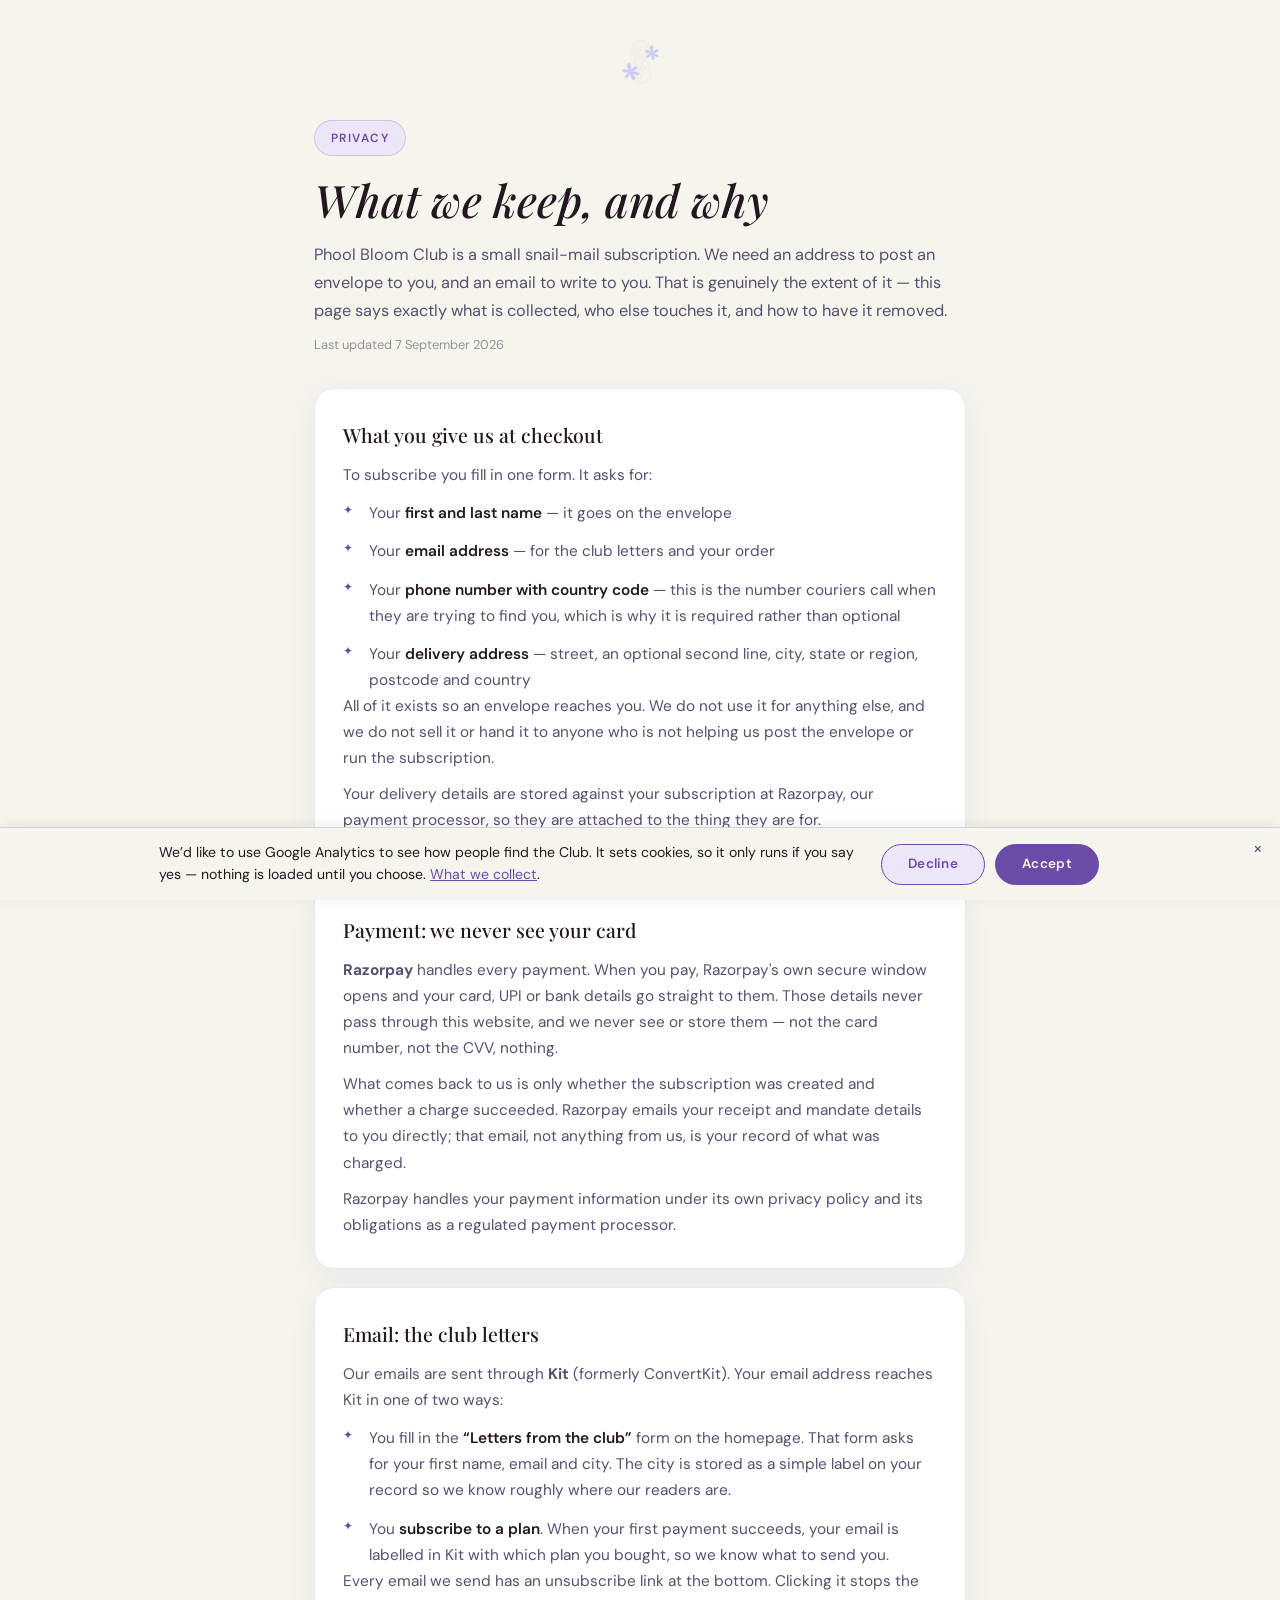
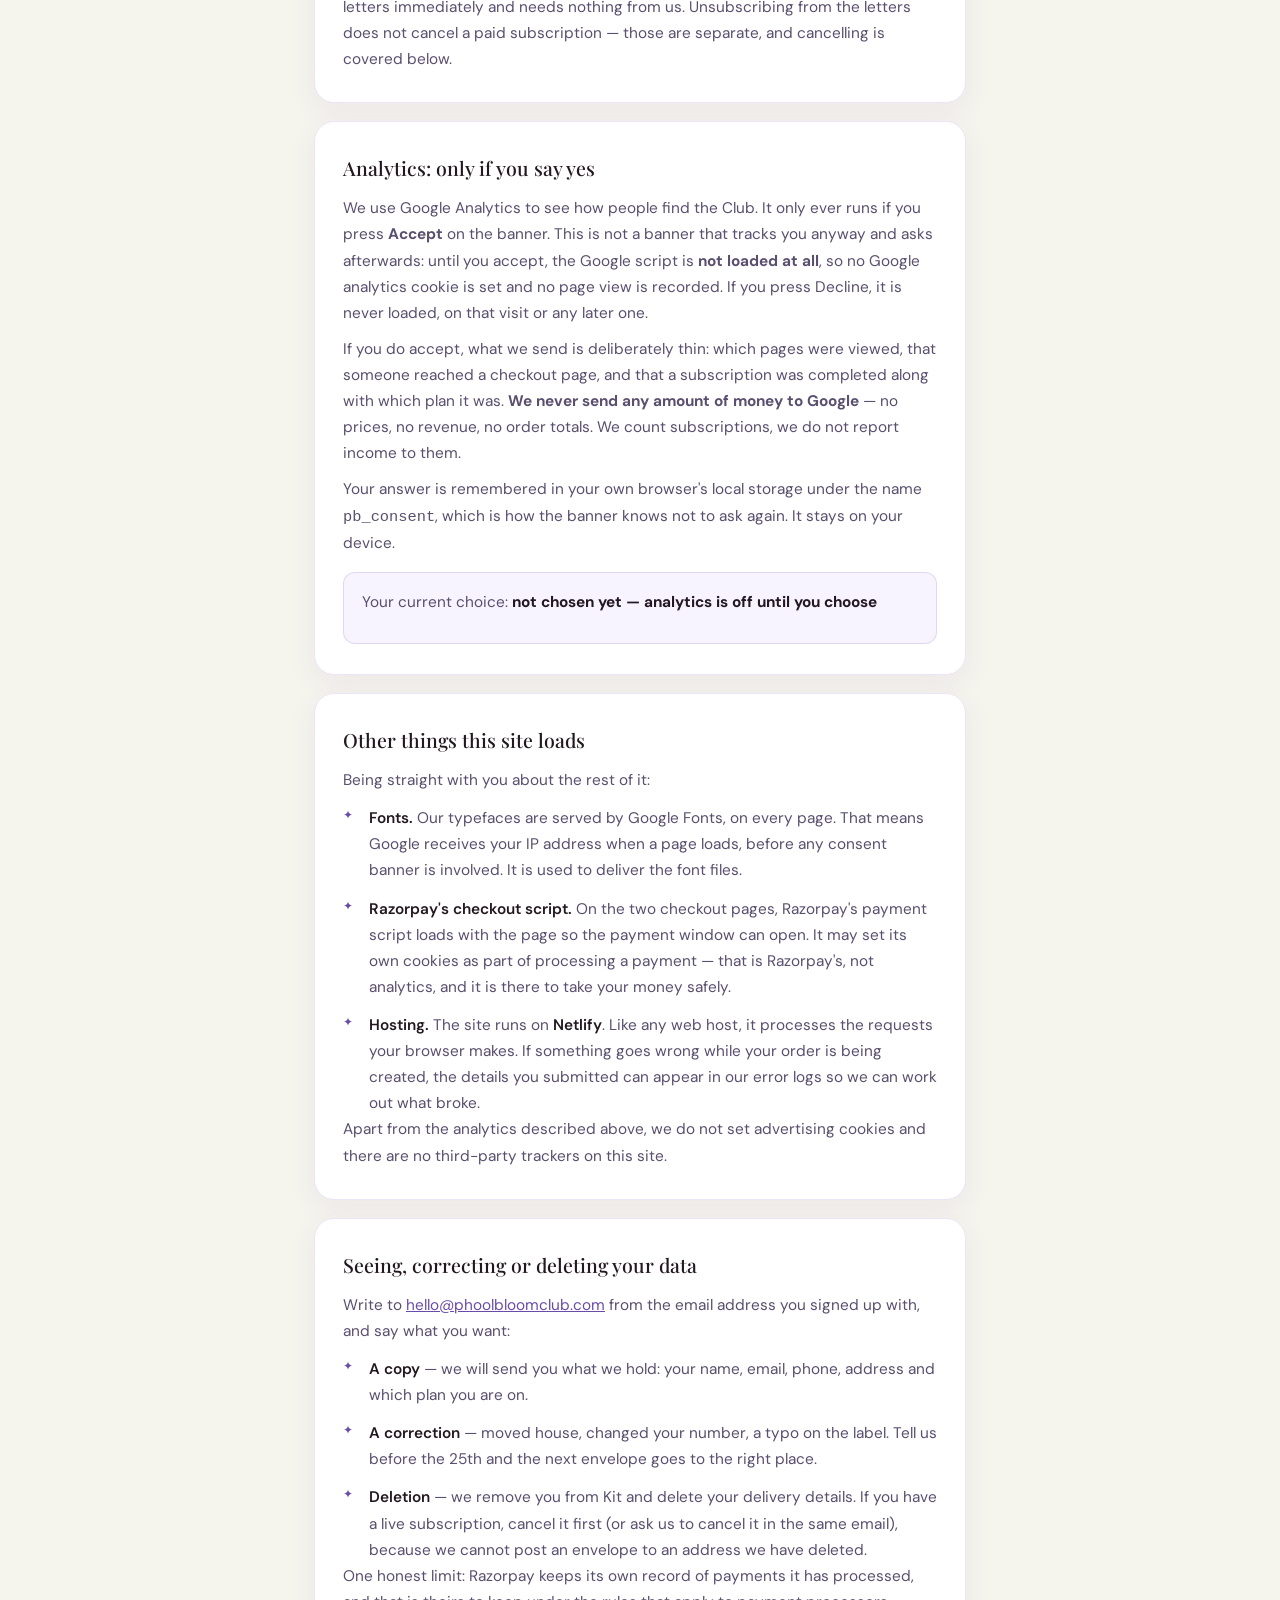
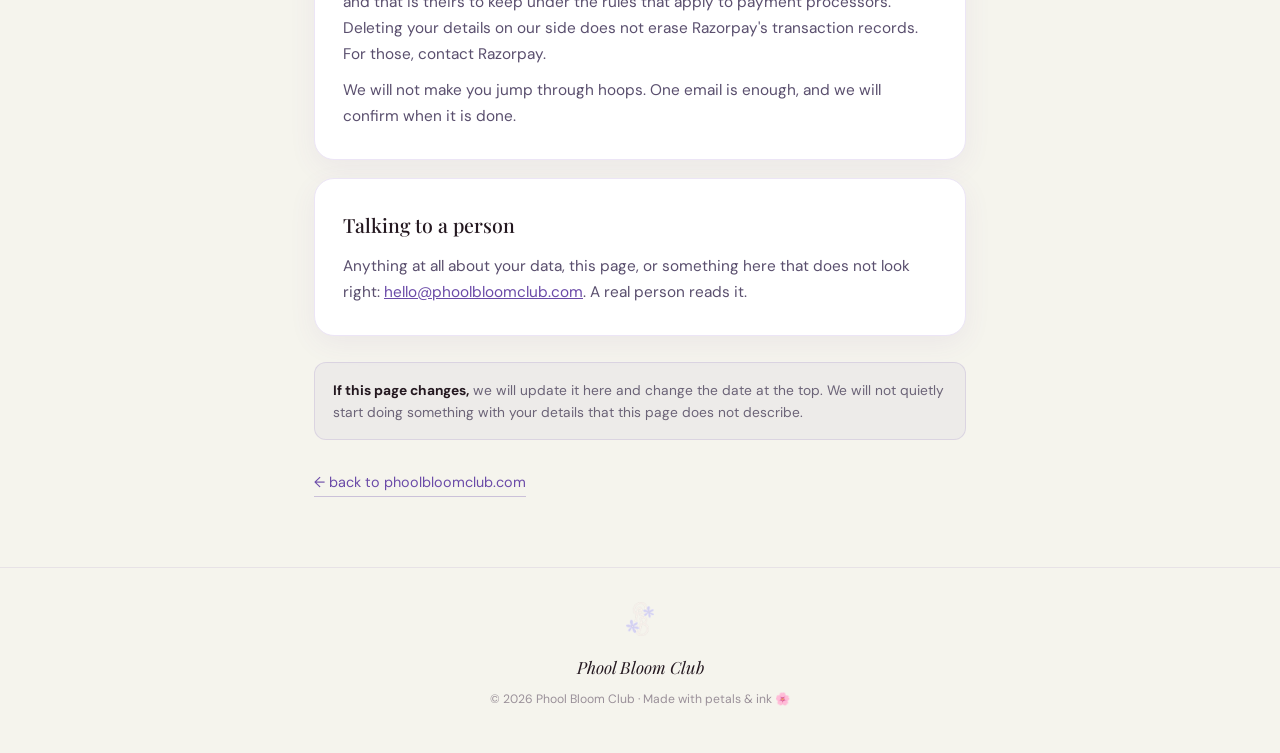
==== privacy/index.html @ 80d704ec "Add a privacy page and link it from the banner and every footer /privacy/ describes what this site a" ====
<!DOCTYPE html>
<html lang="en">
<head>
<meta charset="UTF-8">
<meta name="viewport" content="width=device-width, initial-scale=1.0">

<!-- GA4 (G-EK1XCDZWTH) is loaded by consent.js, and only after the
     visitor accepts. Do not add a gtag.js tag directly to this page. -->
<script src="/consent.js"></script>
<title>Privacy ✿ Phool Bloom Club</title>
<meta name="description" content="What Phool Bloom Club collects, why, who else touches it, and how to get it deleted.">

<!-- Favicons (same as homepage) -->
<link rel="icon" type="image/svg+xml" href="/favicon.svg">
<link rel="icon" type="image/png" sizes="32x32" href="/favicon-32x32.png">
<link rel="icon" type="image/png" sizes="16x16" href="/favicon-16x16.png">
<link rel="apple-touch-icon" sizes="180x180" href="/apple-touch-icon.png">
<link rel="shortcut icon" href="/favicon.ico">
<link rel="manifest" href="/site.webmanifest">

<link rel="preconnect" href="https://fonts.googleapis.com">
<link rel="preconnect" href="https://fonts.gstatic.com" crossorigin>
<link href="https://fonts.googleapis.com/css2?family=Playfair+Display:ital,wght@0,500;1,400;1,500;1,600&family=DM+Sans:ital,wght@0,300;0,400;0,500;0,600&display=swap" rel="stylesheet">
<style>
:root{
  --purple:#6b4ba8; --purple-light:#ede5f8; --purple-pale:#f7f3ff; --purple-mid:#b49dd4;
  --amber:#f6a93a; --yellow:#f7ec8d; --cream:#f5f4ed; --dark:#241820; --green-dark:#6a8a3e;
}
*,*::before,*::after{box-sizing:border-box;margin:0;padding:0}
html{scroll-behavior:smooth}
body{background:var(--cream);color:var(--dark);font-family:'DM Sans',sans-serif;font-size:16px;line-height:1.7;-webkit-font-smoothing:antialiased}
main{max-width:700px;margin:0 auto;padding:40px 24px 56px}

.pv-logo{display:block;text-align:center;margin-bottom:28px}
.pv-logo img{height:44px;width:auto;display:inline-block}

.pill{display:inline-flex;align-items:center;gap:8px;background:var(--purple-light);border:1px solid rgba(107,75,168,.22);border-radius:100px;padding:7px 16px;color:var(--purple);font-size:.74rem;font-weight:600;letter-spacing:.12em;text-transform:uppercase}

h1{font-family:'Playfair Display',serif;font-style:italic;font-weight:500;font-size:clamp(2rem,5vw,2.8rem);line-height:1.18;color:var(--dark);margin:18px 0 0}
.sub{margin-top:14px;color:#5a4f6e;font-size:1.02rem}
.updated{margin-top:10px;font-size:.8rem;color:#9a9099}

a{color:var(--purple)}

.card{margin-top:32px;background:#fff;border:1px solid #ece5f6;border-radius:20px;padding:30px 28px;box-shadow:0 8px 28px rgba(107,75,168,.07)}
.card + .card{margin-top:18px}
.card h2{font-family:'Playfair Display',serif;font-style:normal;font-weight:500;font-size:1.22rem;color:var(--dark);margin-bottom:10px}
.card p{color:#5a4f6e;font-size:.96rem}
.card p + p{margin-top:10px}

.steps{list-style:none;margin-top:6px}
.steps li{position:relative;padding-left:26px;margin-top:12px;color:#5a4f6e;font-size:.96rem}
.steps li::before{content:'✦';position:absolute;left:0;top:0;color:var(--purple);font-size:.72rem;line-height:1.9}
.steps strong{color:var(--dark);font-weight:600}

.note{margin-top:26px;padding:16px 18px;background:rgba(107,75,168,.05);border:1px solid rgba(107,75,168,.14);border-radius:12px;font-size:.86rem;line-height:1.6;color:#6b6377}
.note strong{color:var(--dark)}

.consent-box{margin-top:16px;padding:16px 18px;background:var(--purple-pale);border:1px solid rgba(107,75,168,.16);border-radius:12px}
.consent-state{font-size:.88rem;color:#5a4f6e;margin:0 0 12px}
.consent-state strong{color:var(--dark)}
.consent-btn{font:inherit;font-size:.84rem;font-weight:600;letter-spacing:.02em;padding:9px 20px;
  border-radius:100px;border:1.5px solid var(--purple);background:var(--purple-light);color:var(--purple);cursor:pointer;transition:opacity .15s ease}
.consent-btn:hover{opacity:.84}
.consent-btn:focus-visible{outline:2px solid var(--dark);outline-offset:2px}

.back{display:inline-block;margin-top:30px;color:var(--purple);font-size:.9rem;text-decoration:none;border-bottom:1px solid rgba(107,75,168,.3);padding-bottom:2px}
.back:hover{border-bottom-color:var(--purple)}

footer{text-align:center;padding:34px 24px 44px;border-top:1px solid rgba(107,75,168,.1);margin-top:14px}
footer img{height:34px;width:auto;opacity:.85}
.footer-text{font-family:'Playfair Display',serif;font-style:italic;font-size:1.05rem;color:var(--dark);margin-top:8px}
.footer-copy{margin-top:8px;font-size:.76rem;color:#9a9099}
.footer-legal{margin-top:10px;font-size:.78rem}
.footer-legal a{color:var(--purple);text-decoration:none;border-bottom:1px solid rgba(107,75,168,.3)}

@media(max-width:600px){
  main{padding:28px 18px 40px}
  .card{padding:24px 20px;border-radius:16px}
}
</style>
</head>
<body>

<main>
  <a class="pv-logo" href="/"><img src="/logo-footer.png" alt="Phool Bloom Club"></a>

  <div class="pill">Privacy</div>
  <h1>What we keep, and why</h1>
  <p class="sub">Phool Bloom Club is a small snail-mail subscription. We need an address to post
  an envelope to you, and an email to write to you. That is genuinely the extent of it — this
  page says exactly what is collected, who else touches it, and how to have it removed.</p>
  <p class="updated">Last updated 7 September 2026</p>

  <div class="card">
    <h2>What you give us at checkout</h2>
    <p>To subscribe you fill in one form. It asks for:</p>
    <ul class="steps">
      <li>Your <strong>first and last name</strong> — it goes on the envelope</li>
      <li>Your <strong>email address</strong> — for the club letters and your order</li>
      <li>Your <strong>phone number with country code</strong> — this is the number couriers
        call when they are trying to find you, which is why it is required rather than optional</li>
      <li>Your <strong>delivery address</strong> — street, an optional second line, city,
        state or region, postcode and country</li>
    </ul>
    <p>All of it exists so an envelope reaches you. We do not use it for anything else, and we
    do not sell it or hand it to anyone who is not helping us post the envelope or run the
    subscription.</p>
    <p>Your delivery details are stored against your subscription at Razorpay, our payment
    processor, so they are attached to the thing they are for.</p>
  </div>

  <div class="card">
    <h2>Payment: we never see your card</h2>
    <p><strong>Razorpay</strong> handles every payment. When you pay, Razorpay's own secure
    window opens and your card, UPI or bank details go straight to them. Those details never
    pass through this website, and we never see or store them — not the card number, not the
    CVV, nothing.</p>
    <p>What comes back to us is only whether the subscription was created and whether a charge
    succeeded. Razorpay emails your receipt and mandate details to you directly; that email,
    not anything from us, is your record of what was charged.</p>
    <p>Razorpay handles your payment information under its own privacy policy and its
    obligations as a regulated payment processor.</p>
  </div>

  <div class="card">
    <h2>Email: the club letters</h2>
    <p>Our emails are sent through <strong>Kit</strong> (formerly ConvertKit). Your email address
    reaches Kit in one of two ways:</p>
    <ul class="steps">
      <li>You fill in the <strong>“Letters from the club”</strong> form on the homepage. That
        form asks for your first name, email and city. The city is stored as a simple label on
        your record so we know roughly where our readers are.</li>
      <li>You <strong>subscribe to a plan</strong>. When your first payment succeeds, your email
        is labelled in Kit with which plan you bought, so we know what to send you.</li>
    </ul>
    <p>Every email we send has an unsubscribe link at the bottom. Clicking it stops the letters
    immediately and needs nothing from us. Unsubscribing from the letters does not cancel a
    paid subscription — those are separate, and cancelling is covered below.</p>
  </div>

  <div class="card">
    <h2>Analytics: only if you say yes</h2>
    <p>We use Google Analytics to see how people find the Club. It only ever runs if you press
    <strong>Accept</strong> on the banner. This is not a banner that tracks you anyway and asks
    afterwards: until you accept, the Google script is <strong>not loaded at all</strong>, so no
    Google analytics cookie is set and no page view is recorded. If you press Decline, it is
    never loaded, on that visit or any later one.</p>
    <p>If you do accept, what we send is deliberately thin: which pages were viewed, that
    someone reached a checkout page, and that a subscription was completed along with which plan
    it was. <strong>We never send any amount of money to Google</strong> — no prices, no
    revenue, no order totals. We count subscriptions, we do not report income to them.</p>
    <p>Your answer is remembered in your own browser's local storage under the name
    <code>pb_consent</code>, which is how the banner knows not to ask again. It stays on your
    device.</p>

    <div class="consent-box">
      <p class="consent-state" id="consent-state">Your current choice: <strong id="consent-value">loading…</strong></p>
      <button type="button" class="consent-btn" id="consent-reset">Change my choice</button>
    </div>
  </div>

  <div class="card">
    <h2>Other things this site loads</h2>
    <p>Being straight with you about the rest of it:</p>
    <ul class="steps">
      <li><strong>Fonts.</strong> Our typefaces are served by Google Fonts, on every page. That
        means Google receives your IP address when a page loads, before any consent banner is
        involved. It is used to deliver the font files.</li>
      <li><strong>Razorpay's checkout script.</strong> On the two checkout pages, Razorpay's
        payment script loads with the page so the payment window can open. It may set its own
        cookies as part of processing a payment — that is Razorpay's, not analytics, and it is
        there to take your money safely.</li>
      <li><strong>Hosting.</strong> The site runs on <strong>Netlify</strong>. Like any web
        host, it processes the requests your browser makes. If something goes wrong while your
        order is being created, the details you submitted can appear in our error logs so we can
        work out what broke.</li>
    </ul>
    <p>Apart from the analytics described above, we do not set advertising cookies and there are
    no third-party trackers on this site.</p>
  </div>

  <div class="card">
    <h2>Seeing, correcting or deleting your data</h2>
    <p>Write to <a href="mailto:hello@phoolbloomclub.com">hello@phoolbloomclub.com</a> from the
    email address you signed up with, and say what you want:</p>
    <ul class="steps">
      <li><strong>A copy</strong> — we will send you what we hold: your name, email, phone,
        address and which plan you are on.</li>
      <li><strong>A correction</strong> — moved house, changed your number, a typo on the label.
        Tell us before the 25th and the next envelope goes to the right place.</li>
      <li><strong>Deletion</strong> — we remove you from Kit and delete your delivery details.
        If you have a live subscription, cancel it first (or ask us to cancel it in the same
        email), because we cannot post an envelope to an address we have deleted.</li>
    </ul>
    <p>One honest limit: Razorpay keeps its own record of payments it has processed, and that is
    theirs to keep under the rules that apply to payment processors. Deleting your details on
    our side does not erase Razorpay's transaction records. For those, contact Razorpay.</p>
    <p>We will not make you jump through hoops. One email is enough, and we will confirm when it
    is done.</p>
  </div>

  <div class="card">
    <h2>Talking to a person</h2>
    <p>Anything at all about your data, this page, or something here that does not look right:
    <a href="mailto:hello@phoolbloomclub.com">hello@phoolbloomclub.com</a>. A real person reads
    it.</p>
  </div>

  <div class="note">
    <strong>If this page changes,</strong> we will update it here and change the date at the top.
    We will not quietly start doing something with your details that this page does not describe.
  </div>

  <a href="/" class="back">← back to phoolbloomclub.com</a>
</main>

<footer>
  <img src="/logo-footer.png" alt="">
  <div class="footer-text">Phool Bloom Club</div>
  <p class="footer-copy">© 2026 Phool Bloom Club · Made with petals &amp; ink 🌸</p>
</footer>

<script>
/* Consent controls. Reads and clears the same localStorage key consent.js
   owns (pb_consent), so withdrawing is as easy as giving — clearing it puts
   the visitor back to "not decided", which loads nothing until they choose
   again. Every access is guarded: localStorage throws outright in some
   privacy modes. */
(function () {
  var KEY = 'pb_consent';
  var valueEl = document.getElementById('consent-value');
  var btn     = document.getElementById('consent-reset');

  var LABELS = {
    granted: 'accepted — analytics is on',
    denied:  'declined — analytics is off and not loaded'
  };

  function read() {
    try { return window.localStorage.getItem(KEY); }
    catch (e) { return null; }
  }

  var choice = read();
  valueEl.textContent = LABELS[choice] || 'not chosen yet — analytics is off until you choose';

  if (!choice) {
    // Nothing stored, so there is nothing to reset; the banner is already
    // doing the asking.
    btn.hidden = true;
    return;
  }

  btn.addEventListener('click', function () {
    try { window.localStorage.removeItem(KEY); }
    catch (e) { /* nothing we can do; message below stays honest */ }
    if (read()) {
      valueEl.textContent = 'could not be changed — your browser is blocking site storage';
      return;
    }
    // Reload so consent.js starts fresh and asks again.
    window.location.reload();
  });
})();
</script>

</body>
</html>
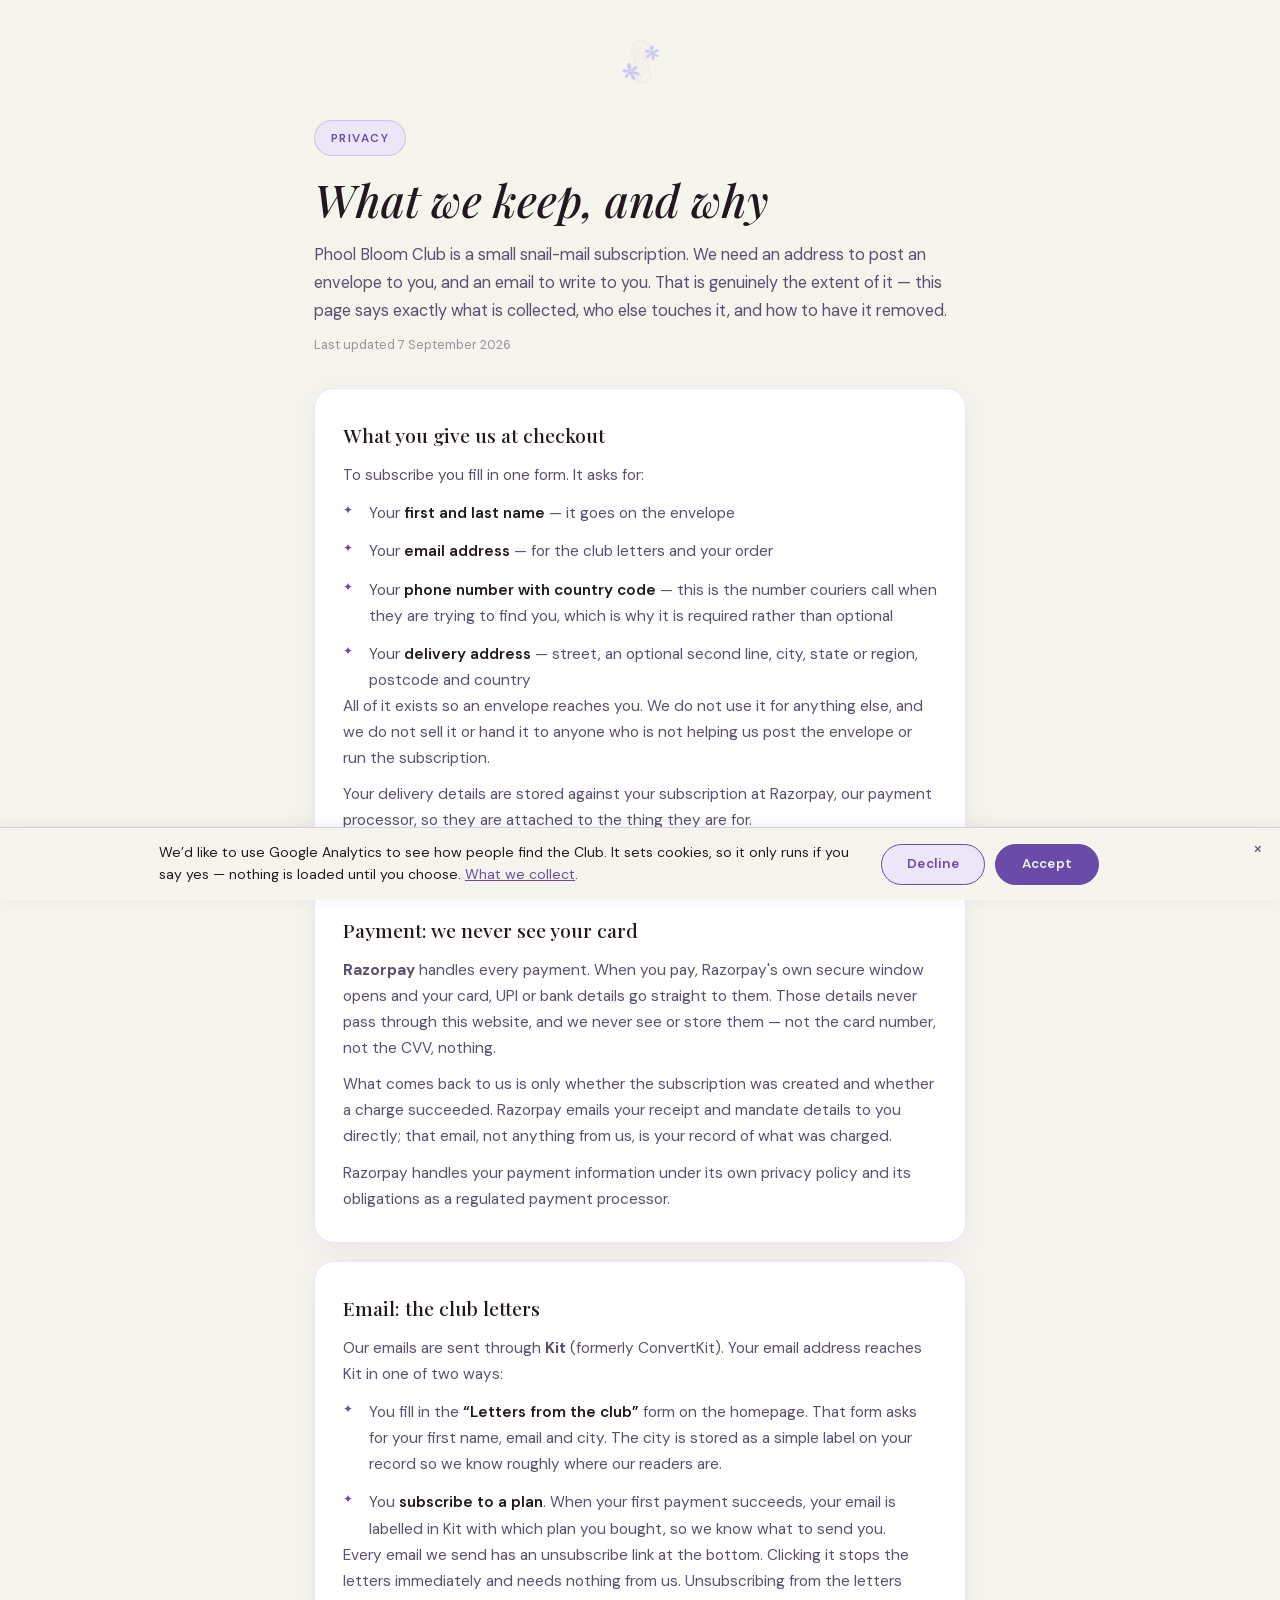
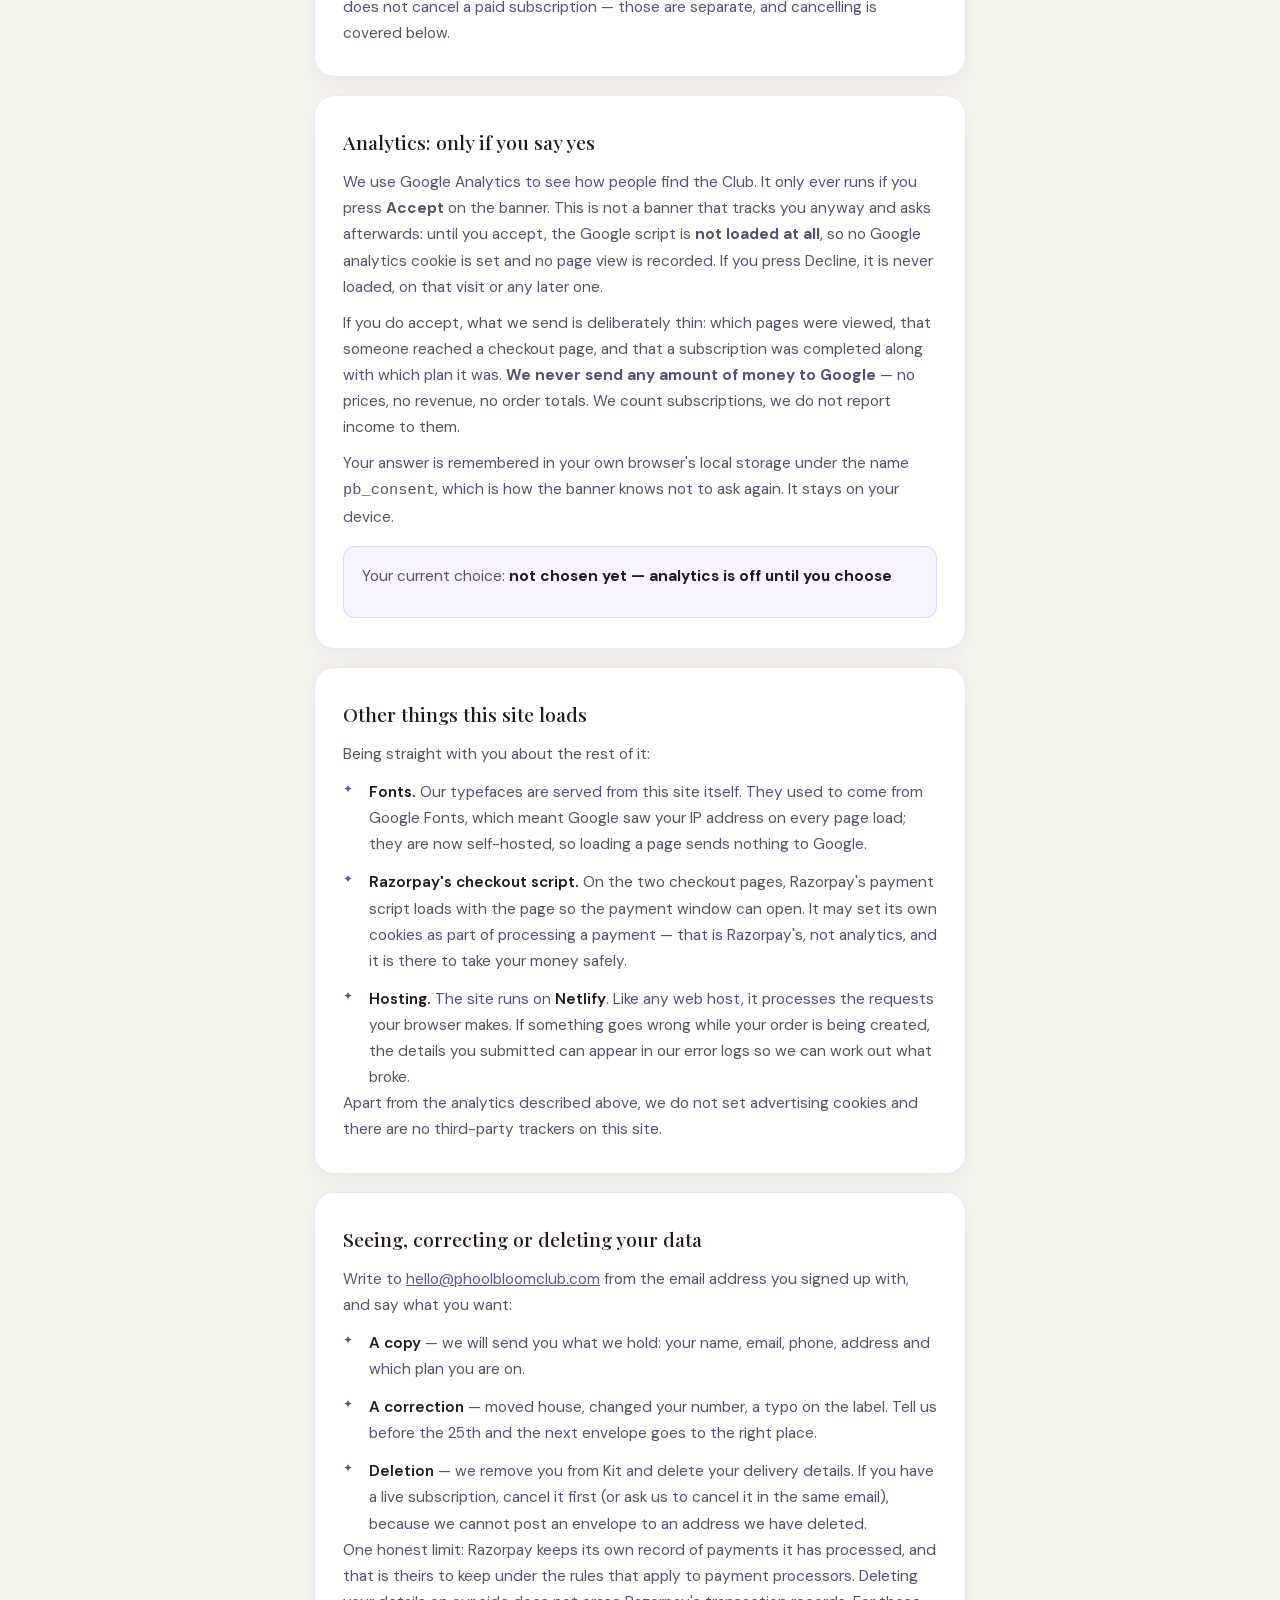
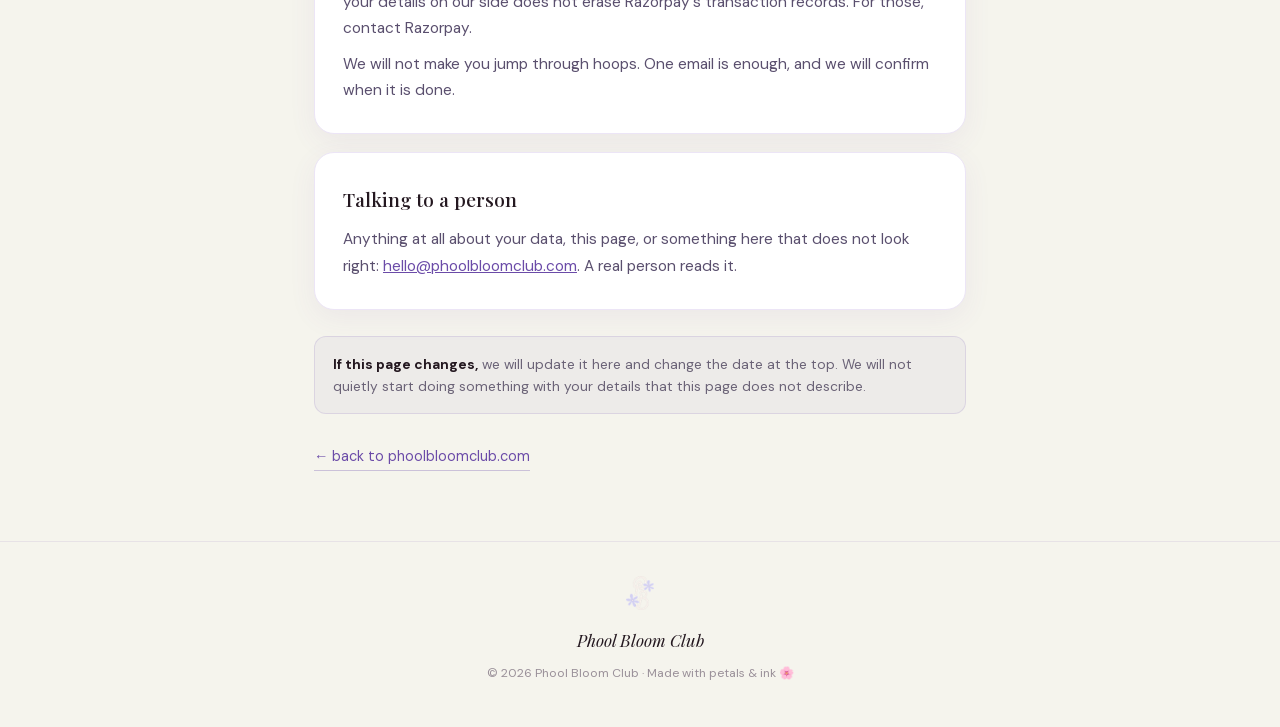
==== commit 1fa33fa4: "Self-host the webfonts so no page load reaches Google Every page was pulling CSS from fonts.googleap" ====
--- a/privacy/index.html
+++ b/privacy/index.html
@@ -18,9 +18,12 @@
 <link rel="shortcut icon" href="/favicon.ico">
 <link rel="manifest" href="/site.webmanifest">
 
-<link rel="preconnect" href="https://fonts.googleapis.com">
-<link rel="preconnect" href="https://fonts.gstatic.com" crossorigin>
-<link href="https://fonts.googleapis.com/css2?family=Playfair+Display:ital,wght@0,500;1,400;1,500;1,600&family=DM+Sans:ital,wght@0,300;0,400;0,500;0,600&display=swap" rel="stylesheet">
+<!-- Fonts are self-hosted (see /fonts.css). Nothing here may point at
+     Google's font CDN: that would leak every visitor's IP to Google on
+     page load, which /privacy/ states does not happen. -->
+<link rel="preload" href="/fonts/playfair-display-italic-latin.woff2" as="font" type="font/woff2" crossorigin>
+<link rel="preload" href="/fonts/dm-sans-normal-latin.woff2" as="font" type="font/woff2" crossorigin>
+<link rel="stylesheet" href="/fonts.css">
 <style>
 :root{
   --purple:#6b4ba8; --purple-light:#ede5f8; --purple-pale:#f7f3ff; --purple-mid:#b49dd4;
@@ -164,9 +167,9 @@
     <h2>Other things this site loads</h2>
     <p>Being straight with you about the rest of it:</p>
     <ul class="steps">
-      <li><strong>Fonts.</strong> Our typefaces are served by Google Fonts, on every page. That
-        means Google receives your IP address when a page loads, before any consent banner is
-        involved. It is used to deliver the font files.</li>
+      <li><strong>Fonts.</strong> Our typefaces are served from this site itself. They used to
+        come from Google Fonts, which meant Google saw your IP address on every page load; they
+        are now self-hosted, so loading a page sends nothing to Google.</li>
       <li><strong>Razorpay's checkout script.</strong> On the two checkout pages, Razorpay's
         payment script loads with the page so the payment window can open. It may set its own
         cookies as part of processing a payment — that is Razorpay's, not analytics, and it is
--- a/fonts.css
+++ b/fonts.css
@@ -0,0 +1,383 @@
+/* ============================================================
+   Self-hosted webfonts — Phool Bloom Club
+
+   These files are served from this domain. No request goes to Google
+   when a page loads, so no visitor IP reaches Google just to render
+   text. Do not reintroduce a <link> to Google's font CDN on any page.
+
+   Generated from the exact CSS Google serves for the faces the site
+   requested, so metrics and weights are unchanged. Only the latin and
+   latin-ext subsets are shipped — cyrillic and vietnamese were dropped,
+   nothing on this site uses them. latin-ext is kept because names with
+   accents are accepted at checkout.
+
+   Each family/style pair is one variable woff2 covering its whole weight
+   range, so the per-weight blocks below all point at one file and the
+   browser downloads it once. The weights are declared discretely, exactly
+   as they were being requested before, rather than as a range.
+
+   Faces: Playfair Display 400/500/600/700 roman + italic,
+          DM Sans 300/400/500/600/700 roman, 300/400 italic,
+          Figtree 400/600/700 roman.
+============================================================ */
+
+
+/* latin-ext */
+@font-face {
+  font-family: 'DM Sans';
+  font-style: italic;
+  font-weight: 300;
+  font-display: swap;
+  src: url(/fonts/dm-sans-italic-latin-ext.woff2) format('woff2');
+  unicode-range: U+0100-02BA, U+02BD-02C5, U+02C7-02CC, U+02CE-02D7, U+02DD-02FF, U+0304, U+0308, U+0329, U+1D00-1DBF, U+1E00-1E9F, U+1EF2-1EFF, U+2020, U+20A0-20AB, U+20AD-20C0, U+2113, U+2C60-2C7F, U+A720-A7FF;
+}
+
+/* latin */
+@font-face {
+  font-family: 'DM Sans';
+  font-style: italic;
+  font-weight: 300;
+  font-display: swap;
+  src: url(/fonts/dm-sans-italic-latin.woff2) format('woff2');
+  unicode-range: U+0000-00FF, U+0131, U+0152-0153, U+02BB-02BC, U+02C6, U+02DA, U+02DC, U+0304, U+0308, U+0329, U+2000-206F, U+20AC, U+2122, U+2191, U+2193, U+2212, U+2215, U+FEFF, U+FFFD;
+}
+
+/* latin-ext */
+@font-face {
+  font-family: 'DM Sans';
+  font-style: italic;
+  font-weight: 400;
+  font-display: swap;
+  src: url(/fonts/dm-sans-italic-latin-ext.woff2) format('woff2');
+  unicode-range: U+0100-02BA, U+02BD-02C5, U+02C7-02CC, U+02CE-02D7, U+02DD-02FF, U+0304, U+0308, U+0329, U+1D00-1DBF, U+1E00-1E9F, U+1EF2-1EFF, U+2020, U+20A0-20AB, U+20AD-20C0, U+2113, U+2C60-2C7F, U+A720-A7FF;
+}
+
+/* latin */
+@font-face {
+  font-family: 'DM Sans';
+  font-style: italic;
+  font-weight: 400;
+  font-display: swap;
+  src: url(/fonts/dm-sans-italic-latin.woff2) format('woff2');
+  unicode-range: U+0000-00FF, U+0131, U+0152-0153, U+02BB-02BC, U+02C6, U+02DA, U+02DC, U+0304, U+0308, U+0329, U+2000-206F, U+20AC, U+2122, U+2191, U+2193, U+2212, U+2215, U+FEFF, U+FFFD;
+}
+
+/* latin-ext */
+@font-face {
+  font-family: 'DM Sans';
+  font-style: normal;
+  font-weight: 300;
+  font-display: swap;
+  src: url(/fonts/dm-sans-normal-latin-ext.woff2) format('woff2');
+  unicode-range: U+0100-02BA, U+02BD-02C5, U+02C7-02CC, U+02CE-02D7, U+02DD-02FF, U+0304, U+0308, U+0329, U+1D00-1DBF, U+1E00-1E9F, U+1EF2-1EFF, U+2020, U+20A0-20AB, U+20AD-20C0, U+2113, U+2C60-2C7F, U+A720-A7FF;
+}
+
+/* latin */
+@font-face {
+  font-family: 'DM Sans';
+  font-style: normal;
+  font-weight: 300;
+  font-display: swap;
+  src: url(/fonts/dm-sans-normal-latin.woff2) format('woff2');
+  unicode-range: U+0000-00FF, U+0131, U+0152-0153, U+02BB-02BC, U+02C6, U+02DA, U+02DC, U+0304, U+0308, U+0329, U+2000-206F, U+20AC, U+2122, U+2191, U+2193, U+2212, U+2215, U+FEFF, U+FFFD;
+}
+
+/* latin-ext */
+@font-face {
+  font-family: 'DM Sans';
+  font-style: normal;
+  font-weight: 400;
+  font-display: swap;
+  src: url(/fonts/dm-sans-normal-latin-ext.woff2) format('woff2');
+  unicode-range: U+0100-02BA, U+02BD-02C5, U+02C7-02CC, U+02CE-02D7, U+02DD-02FF, U+0304, U+0308, U+0329, U+1D00-1DBF, U+1E00-1E9F, U+1EF2-1EFF, U+2020, U+20A0-20AB, U+20AD-20C0, U+2113, U+2C60-2C7F, U+A720-A7FF;
+}
+
+/* latin */
+@font-face {
+  font-family: 'DM Sans';
+  font-style: normal;
+  font-weight: 400;
+  font-display: swap;
+  src: url(/fonts/dm-sans-normal-latin.woff2) format('woff2');
+  unicode-range: U+0000-00FF, U+0131, U+0152-0153, U+02BB-02BC, U+02C6, U+02DA, U+02DC, U+0304, U+0308, U+0329, U+2000-206F, U+20AC, U+2122, U+2191, U+2193, U+2212, U+2215, U+FEFF, U+FFFD;
+}
+
+/* latin-ext */
+@font-face {
+  font-family: 'DM Sans';
+  font-style: normal;
+  font-weight: 500;
+  font-display: swap;
+  src: url(/fonts/dm-sans-normal-latin-ext.woff2) format('woff2');
+  unicode-range: U+0100-02BA, U+02BD-02C5, U+02C7-02CC, U+02CE-02D7, U+02DD-02FF, U+0304, U+0308, U+0329, U+1D00-1DBF, U+1E00-1E9F, U+1EF2-1EFF, U+2020, U+20A0-20AB, U+20AD-20C0, U+2113, U+2C60-2C7F, U+A720-A7FF;
+}
+
+/* latin */
+@font-face {
+  font-family: 'DM Sans';
+  font-style: normal;
+  font-weight: 500;
+  font-display: swap;
+  src: url(/fonts/dm-sans-normal-latin.woff2) format('woff2');
+  unicode-range: U+0000-00FF, U+0131, U+0152-0153, U+02BB-02BC, U+02C6, U+02DA, U+02DC, U+0304, U+0308, U+0329, U+2000-206F, U+20AC, U+2122, U+2191, U+2193, U+2212, U+2215, U+FEFF, U+FFFD;
+}
+
+/* latin-ext */
+@font-face {
+  font-family: 'DM Sans';
+  font-style: normal;
+  font-weight: 600;
+  font-display: swap;
+  src: url(/fonts/dm-sans-normal-latin-ext.woff2) format('woff2');
+  unicode-range: U+0100-02BA, U+02BD-02C5, U+02C7-02CC, U+02CE-02D7, U+02DD-02FF, U+0304, U+0308, U+0329, U+1D00-1DBF, U+1E00-1E9F, U+1EF2-1EFF, U+2020, U+20A0-20AB, U+20AD-20C0, U+2113, U+2C60-2C7F, U+A720-A7FF;
+}
+
+/* latin */
+@font-face {
+  font-family: 'DM Sans';
+  font-style: normal;
+  font-weight: 600;
+  font-display: swap;
+  src: url(/fonts/dm-sans-normal-latin.woff2) format('woff2');
+  unicode-range: U+0000-00FF, U+0131, U+0152-0153, U+02BB-02BC, U+02C6, U+02DA, U+02DC, U+0304, U+0308, U+0329, U+2000-206F, U+20AC, U+2122, U+2191, U+2193, U+2212, U+2215, U+FEFF, U+FFFD;
+}
+
+/* latin-ext */
+@font-face {
+  font-family: 'DM Sans';
+  font-style: normal;
+  font-weight: 700;
+  font-display: swap;
+  src: url(/fonts/dm-sans-normal-latin-ext.woff2) format('woff2');
+  unicode-range: U+0100-02BA, U+02BD-02C5, U+02C7-02CC, U+02CE-02D7, U+02DD-02FF, U+0304, U+0308, U+0329, U+1D00-1DBF, U+1E00-1E9F, U+1EF2-1EFF, U+2020, U+20A0-20AB, U+20AD-20C0, U+2113, U+2C60-2C7F, U+A720-A7FF;
+}
+
+/* latin */
+@font-face {
+  font-family: 'DM Sans';
+  font-style: normal;
+  font-weight: 700;
+  font-display: swap;
+  src: url(/fonts/dm-sans-normal-latin.woff2) format('woff2');
+  unicode-range: U+0000-00FF, U+0131, U+0152-0153, U+02BB-02BC, U+02C6, U+02DA, U+02DC, U+0304, U+0308, U+0329, U+2000-206F, U+20AC, U+2122, U+2191, U+2193, U+2212, U+2215, U+FEFF, U+FFFD;
+}
+
+/* latin-ext */
+@font-face {
+  font-family: 'Figtree';
+  font-style: normal;
+  font-weight: 400;
+  font-display: swap;
+  src: url(/fonts/figtree-normal-latin-ext.woff2) format('woff2');
+  unicode-range: U+0100-02BA, U+02BD-02C5, U+02C7-02CC, U+02CE-02D7, U+02DD-02FF, U+0304, U+0308, U+0329, U+1D00-1DBF, U+1E00-1E9F, U+1EF2-1EFF, U+2020, U+20A0-20AB, U+20AD-20C0, U+2113, U+2C60-2C7F, U+A720-A7FF;
+}
+
+/* latin */
+@font-face {
+  font-family: 'Figtree';
+  font-style: normal;
+  font-weight: 400;
+  font-display: swap;
+  src: url(/fonts/figtree-normal-latin.woff2) format('woff2');
+  unicode-range: U+0000-00FF, U+0131, U+0152-0153, U+02BB-02BC, U+02C6, U+02DA, U+02DC, U+0304, U+0308, U+0329, U+2000-206F, U+20AC, U+2122, U+2191, U+2193, U+2212, U+2215, U+FEFF, U+FFFD;
+}
+
+/* latin-ext */
+@font-face {
+  font-family: 'Figtree';
+  font-style: normal;
+  font-weight: 600;
+  font-display: swap;
+  src: url(/fonts/figtree-normal-latin-ext.woff2) format('woff2');
+  unicode-range: U+0100-02BA, U+02BD-02C5, U+02C7-02CC, U+02CE-02D7, U+02DD-02FF, U+0304, U+0308, U+0329, U+1D00-1DBF, U+1E00-1E9F, U+1EF2-1EFF, U+2020, U+20A0-20AB, U+20AD-20C0, U+2113, U+2C60-2C7F, U+A720-A7FF;
+}
+
+/* latin */
+@font-face {
+  font-family: 'Figtree';
+  font-style: normal;
+  font-weight: 600;
+  font-display: swap;
+  src: url(/fonts/figtree-normal-latin.woff2) format('woff2');
+  unicode-range: U+0000-00FF, U+0131, U+0152-0153, U+02BB-02BC, U+02C6, U+02DA, U+02DC, U+0304, U+0308, U+0329, U+2000-206F, U+20AC, U+2122, U+2191, U+2193, U+2212, U+2215, U+FEFF, U+FFFD;
+}
+
+/* latin-ext */
+@font-face {
+  font-family: 'Figtree';
+  font-style: normal;
+  font-weight: 700;
+  font-display: swap;
+  src: url(/fonts/figtree-normal-latin-ext.woff2) format('woff2');
+  unicode-range: U+0100-02BA, U+02BD-02C5, U+02C7-02CC, U+02CE-02D7, U+02DD-02FF, U+0304, U+0308, U+0329, U+1D00-1DBF, U+1E00-1E9F, U+1EF2-1EFF, U+2020, U+20A0-20AB, U+20AD-20C0, U+2113, U+2C60-2C7F, U+A720-A7FF;
+}
+
+/* latin */
+@font-face {
+  font-family: 'Figtree';
+  font-style: normal;
+  font-weight: 700;
+  font-display: swap;
+  src: url(/fonts/figtree-normal-latin.woff2) format('woff2');
+  unicode-range: U+0000-00FF, U+0131, U+0152-0153, U+02BB-02BC, U+02C6, U+02DA, U+02DC, U+0304, U+0308, U+0329, U+2000-206F, U+20AC, U+2122, U+2191, U+2193, U+2212, U+2215, U+FEFF, U+FFFD;
+}
+
+/* latin-ext */
+@font-face {
+  font-family: 'Playfair Display';
+  font-style: italic;
+  font-weight: 400;
+  font-display: swap;
+  src: url(/fonts/playfair-display-italic-latin-ext.woff2) format('woff2');
+  unicode-range: U+0100-02BA, U+02BD-02C5, U+02C7-02CC, U+02CE-02D7, U+02DD-02FF, U+0304, U+0308, U+0329, U+1D00-1DBF, U+1E00-1E9F, U+1EF2-1EFF, U+2020, U+20A0-20AB, U+20AD-20C0, U+2113, U+2C60-2C7F, U+A720-A7FF;
+}
+
+/* latin */
+@font-face {
+  font-family: 'Playfair Display';
+  font-style: italic;
+  font-weight: 400;
+  font-display: swap;
+  src: url(/fonts/playfair-display-italic-latin.woff2) format('woff2');
+  unicode-range: U+0000-00FF, U+0131, U+0152-0153, U+02BB-02BC, U+02C6, U+02DA, U+02DC, U+0304, U+0308, U+0329, U+2000-206F, U+20AC, U+2122, U+2191, U+2193, U+2212, U+2215, U+FEFF, U+FFFD;
+}
+
+/* latin-ext */
+@font-face {
+  font-family: 'Playfair Display';
+  font-style: italic;
+  font-weight: 500;
+  font-display: swap;
+  src: url(/fonts/playfair-display-italic-latin-ext.woff2) format('woff2');
+  unicode-range: U+0100-02BA, U+02BD-02C5, U+02C7-02CC, U+02CE-02D7, U+02DD-02FF, U+0304, U+0308, U+0329, U+1D00-1DBF, U+1E00-1E9F, U+1EF2-1EFF, U+2020, U+20A0-20AB, U+20AD-20C0, U+2113, U+2C60-2C7F, U+A720-A7FF;
+}
+
+/* latin */
+@font-face {
+  font-family: 'Playfair Display';
+  font-style: italic;
+  font-weight: 500;
+  font-display: swap;
+  src: url(/fonts/playfair-display-italic-latin.woff2) format('woff2');
+  unicode-range: U+0000-00FF, U+0131, U+0152-0153, U+02BB-02BC, U+02C6, U+02DA, U+02DC, U+0304, U+0308, U+0329, U+2000-206F, U+20AC, U+2122, U+2191, U+2193, U+2212, U+2215, U+FEFF, U+FFFD;
+}
+
+/* latin-ext */
+@font-face {
+  font-family: 'Playfair Display';
+  font-style: italic;
+  font-weight: 600;
+  font-display: swap;
+  src: url(/fonts/playfair-display-italic-latin-ext.woff2) format('woff2');
+  unicode-range: U+0100-02BA, U+02BD-02C5, U+02C7-02CC, U+02CE-02D7, U+02DD-02FF, U+0304, U+0308, U+0329, U+1D00-1DBF, U+1E00-1E9F, U+1EF2-1EFF, U+2020, U+20A0-20AB, U+20AD-20C0, U+2113, U+2C60-2C7F, U+A720-A7FF;
+}
+
+/* latin */
+@font-face {
+  font-family: 'Playfair Display';
+  font-style: italic;
+  font-weight: 600;
+  font-display: swap;
+  src: url(/fonts/playfair-display-italic-latin.woff2) format('woff2');
+  unicode-range: U+0000-00FF, U+0131, U+0152-0153, U+02BB-02BC, U+02C6, U+02DA, U+02DC, U+0304, U+0308, U+0329, U+2000-206F, U+20AC, U+2122, U+2191, U+2193, U+2212, U+2215, U+FEFF, U+FFFD;
+}
+
+/* latin-ext */
+@font-face {
+  font-family: 'Playfair Display';
+  font-style: italic;
+  font-weight: 700;
+  font-display: swap;
+  src: url(/fonts/playfair-display-italic-latin-ext.woff2) format('woff2');
+  unicode-range: U+0100-02BA, U+02BD-02C5, U+02C7-02CC, U+02CE-02D7, U+02DD-02FF, U+0304, U+0308, U+0329, U+1D00-1DBF, U+1E00-1E9F, U+1EF2-1EFF, U+2020, U+20A0-20AB, U+20AD-20C0, U+2113, U+2C60-2C7F, U+A720-A7FF;
+}
+
+/* latin */
+@font-face {
+  font-family: 'Playfair Display';
+  font-style: italic;
+  font-weight: 700;
+  font-display: swap;
+  src: url(/fonts/playfair-display-italic-latin.woff2) format('woff2');
+  unicode-range: U+0000-00FF, U+0131, U+0152-0153, U+02BB-02BC, U+02C6, U+02DA, U+02DC, U+0304, U+0308, U+0329, U+2000-206F, U+20AC, U+2122, U+2191, U+2193, U+2212, U+2215, U+FEFF, U+FFFD;
+}
+
+/* latin-ext */
+@font-face {
+  font-family: 'Playfair Display';
+  font-style: normal;
+  font-weight: 400;
+  font-display: swap;
+  src: url(/fonts/playfair-display-normal-latin-ext.woff2) format('woff2');
+  unicode-range: U+0100-02BA, U+02BD-02C5, U+02C7-02CC, U+02CE-02D7, U+02DD-02FF, U+0304, U+0308, U+0329, U+1D00-1DBF, U+1E00-1E9F, U+1EF2-1EFF, U+2020, U+20A0-20AB, U+20AD-20C0, U+2113, U+2C60-2C7F, U+A720-A7FF;
+}
+
+/* latin */
+@font-face {
+  font-family: 'Playfair Display';
+  font-style: normal;
+  font-weight: 400;
+  font-display: swap;
+  src: url(/fonts/playfair-display-normal-latin.woff2) format('woff2');
+  unicode-range: U+0000-00FF, U+0131, U+0152-0153, U+02BB-02BC, U+02C6, U+02DA, U+02DC, U+0304, U+0308, U+0329, U+2000-206F, U+20AC, U+2122, U+2191, U+2193, U+2212, U+2215, U+FEFF, U+FFFD;
+}
+
+/* latin-ext */
+@font-face {
+  font-family: 'Playfair Display';
+  font-style: normal;
+  font-weight: 500;
+  font-display: swap;
+  src: url(/fonts/playfair-display-normal-latin-ext.woff2) format('woff2');
+  unicode-range: U+0100-02BA, U+02BD-02C5, U+02C7-02CC, U+02CE-02D7, U+02DD-02FF, U+0304, U+0308, U+0329, U+1D00-1DBF, U+1E00-1E9F, U+1EF2-1EFF, U+2020, U+20A0-20AB, U+20AD-20C0, U+2113, U+2C60-2C7F, U+A720-A7FF;
+}
+
+/* latin */
+@font-face {
+  font-family: 'Playfair Display';
+  font-style: normal;
+  font-weight: 500;
+  font-display: swap;
+  src: url(/fonts/playfair-display-normal-latin.woff2) format('woff2');
+  unicode-range: U+0000-00FF, U+0131, U+0152-0153, U+02BB-02BC, U+02C6, U+02DA, U+02DC, U+0304, U+0308, U+0329, U+2000-206F, U+20AC, U+2122, U+2191, U+2193, U+2212, U+2215, U+FEFF, U+FFFD;
+}
+
+/* latin-ext */
+@font-face {
+  font-family: 'Playfair Display';
+  font-style: normal;
+  font-weight: 600;
+  font-display: swap;
+  src: url(/fonts/playfair-display-normal-latin-ext.woff2) format('woff2');
+  unicode-range: U+0100-02BA, U+02BD-02C5, U+02C7-02CC, U+02CE-02D7, U+02DD-02FF, U+0304, U+0308, U+0329, U+1D00-1DBF, U+1E00-1E9F, U+1EF2-1EFF, U+2020, U+20A0-20AB, U+20AD-20C0, U+2113, U+2C60-2C7F, U+A720-A7FF;
+}
+
+/* latin */
+@font-face {
+  font-family: 'Playfair Display';
+  font-style: normal;
+  font-weight: 600;
+  font-display: swap;
+  src: url(/fonts/playfair-display-normal-latin.woff2) format('woff2');
+  unicode-range: U+0000-00FF, U+0131, U+0152-0153, U+02BB-02BC, U+02C6, U+02DA, U+02DC, U+0304, U+0308, U+0329, U+2000-206F, U+20AC, U+2122, U+2191, U+2193, U+2212, U+2215, U+FEFF, U+FFFD;
+}
+
+/* latin-ext */
+@font-face {
+  font-family: 'Playfair Display';
+  font-style: normal;
+  font-weight: 700;
+  font-display: swap;
+  src: url(/fonts/playfair-display-normal-latin-ext.woff2) format('woff2');
+  unicode-range: U+0100-02BA, U+02BD-02C5, U+02C7-02CC, U+02CE-02D7, U+02DD-02FF, U+0304, U+0308, U+0329, U+1D00-1DBF, U+1E00-1E9F, U+1EF2-1EFF, U+2020, U+20A0-20AB, U+20AD-20C0, U+2113, U+2C60-2C7F, U+A720-A7FF;
+}
+
+/* latin */
+@font-face {
+  font-family: 'Playfair Display';
+  font-style: normal;
+  font-weight: 700;
+  font-display: swap;
+  src: url(/fonts/playfair-display-normal-latin.woff2) format('woff2');
+  unicode-range: U+0000-00FF, U+0131, U+0152-0153, U+02BB-02BC, U+02C6, U+02DA, U+02DC, U+0304, U+0308, U+0329, U+2000-206F, U+20AC, U+2122, U+2191, U+2193, U+2212, U+2215, U+FEFF, U+FFFD;
+}
